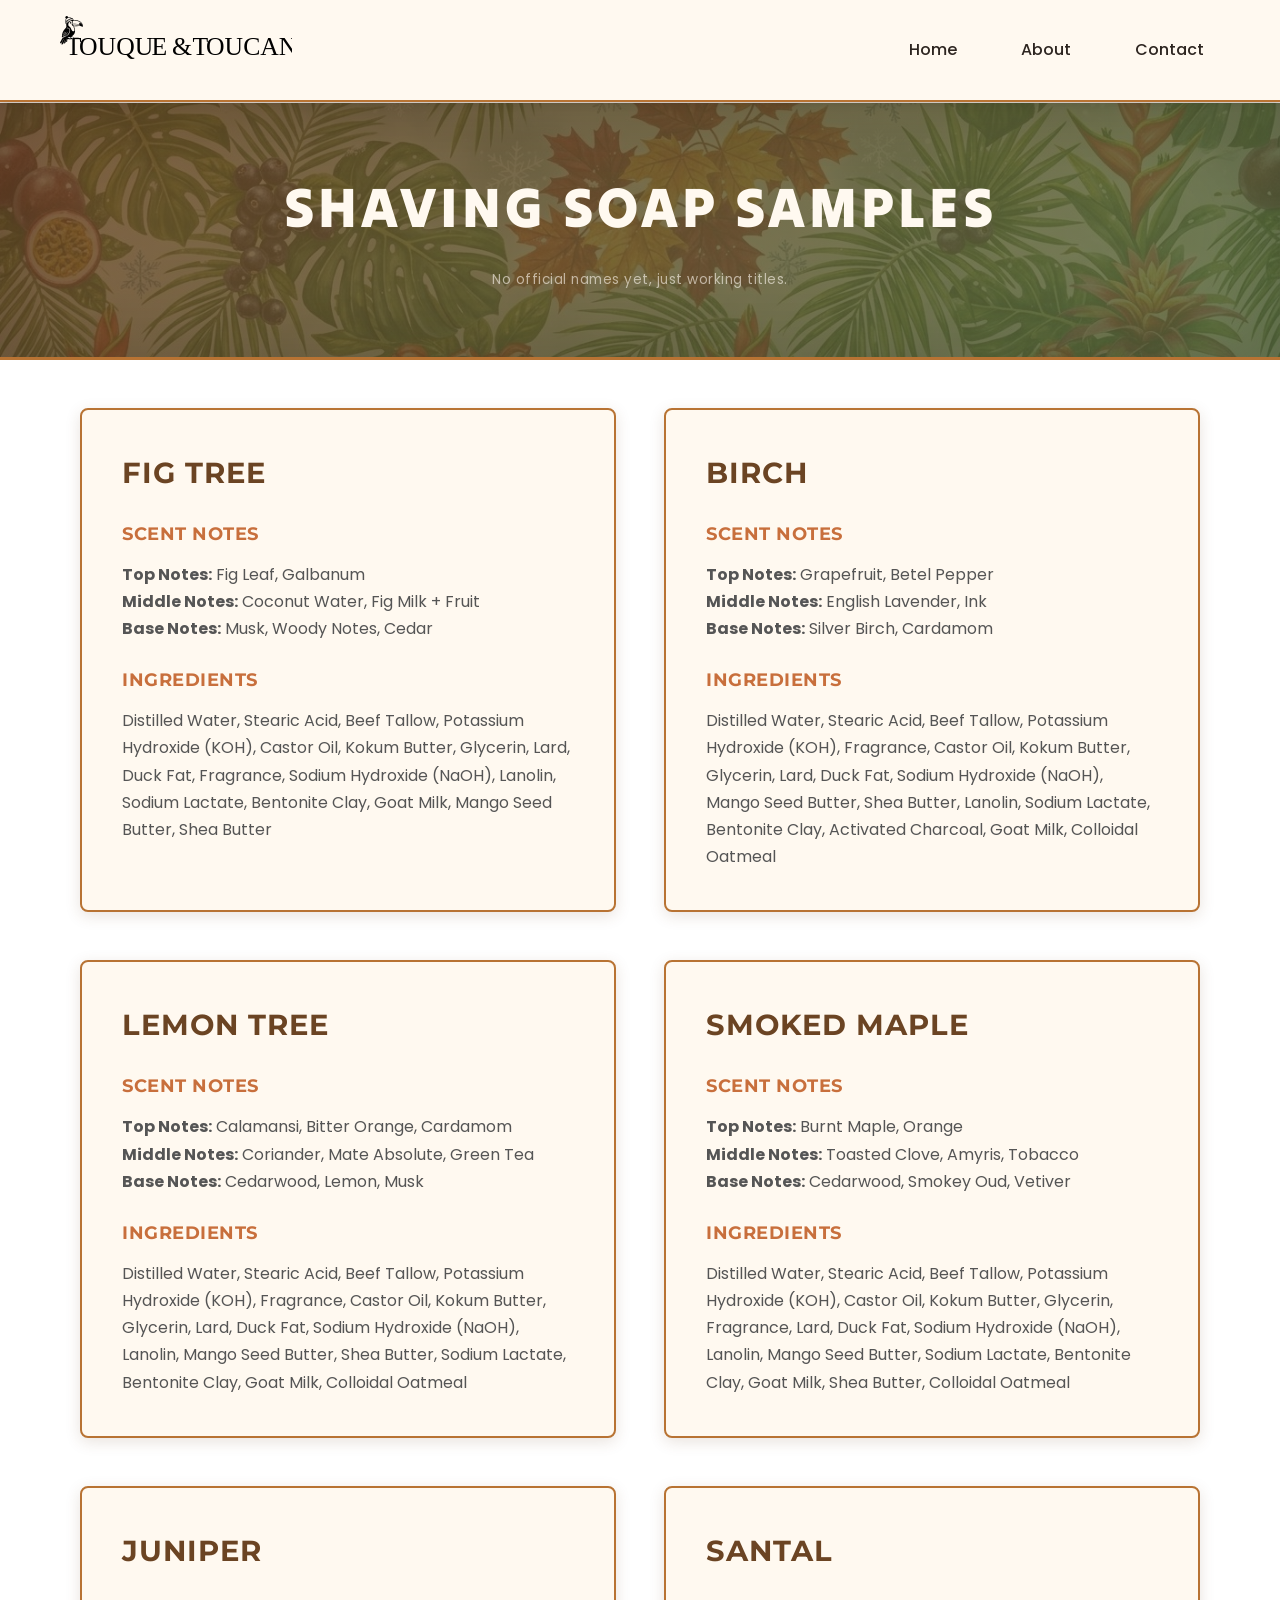
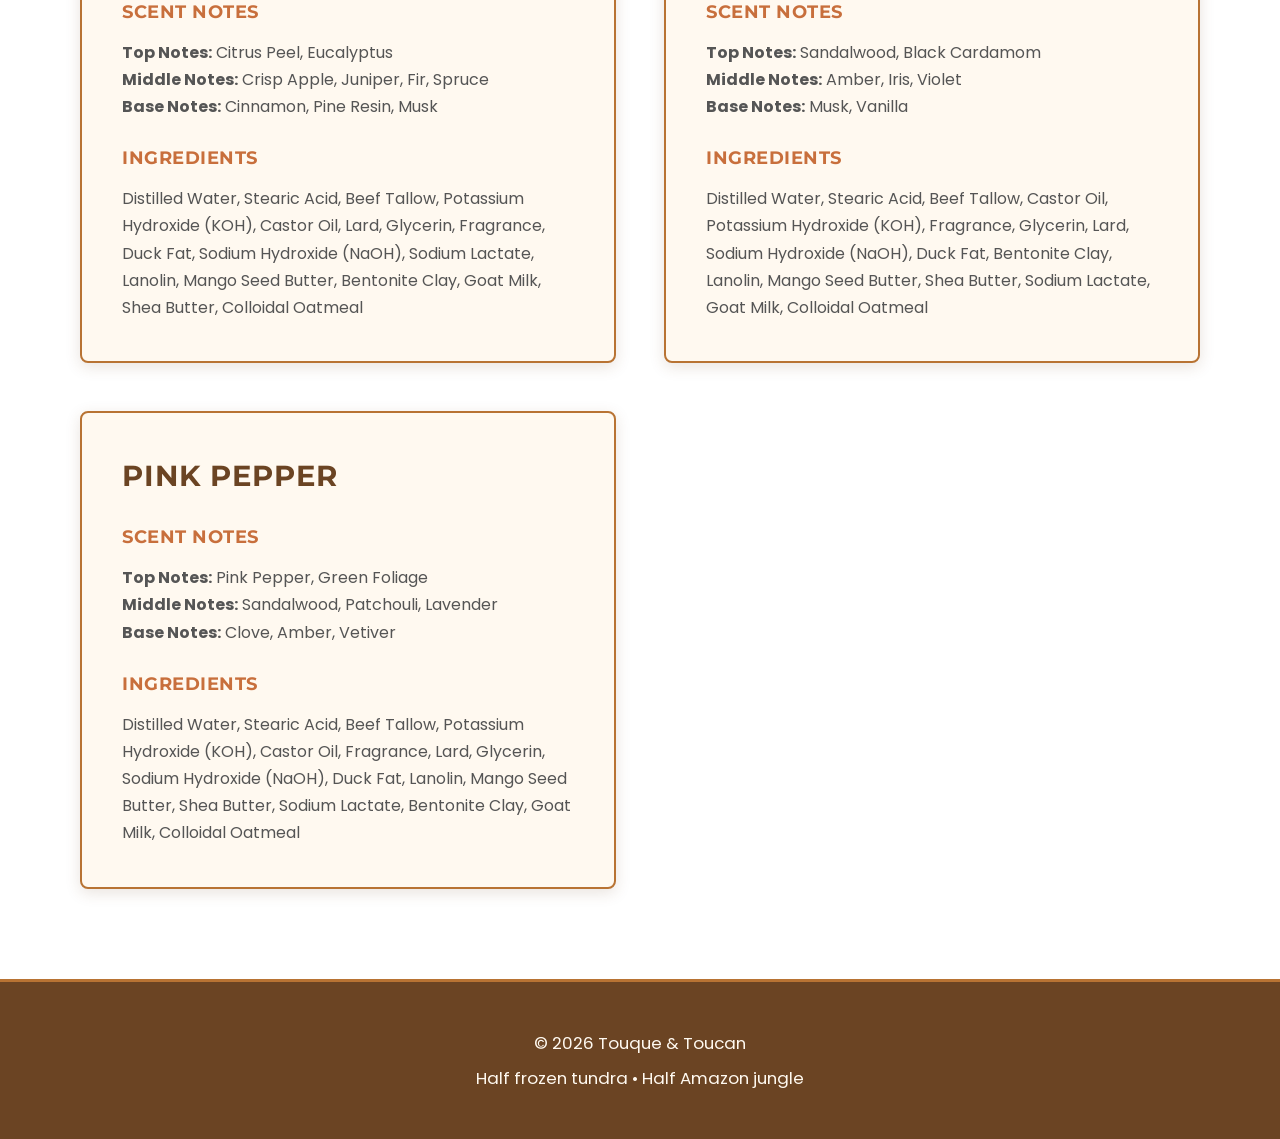
==== samples.html @ e9eedcdc "Add files via upload" ====
<!DOCTYPE html>
<html lang="en">

<head>
    <meta charset="UTF-8">
    <meta name="viewport" content="width=device-width, initial-scale=1.0">
    <title>Shaving Soap Samples - Touque & Toucan</title>

    <meta name="robots" content="noindex, nofollow">

    <!-- Favicon -->
    <link rel="icon" type="image/svg+xml" href="SVG/T&T B&W.svg">

    <link rel="stylesheet" href="styles.css">
    <link rel="preconnect" href="https://fonts.googleapis.com">
    <link rel="preconnect" href="https://fonts.gstatic.com" crossorigin>
    <link
        href="https://fonts.googleapis.com/css2?family=Poppins:wght@300;400;500;600;700&family=Montserrat:wght@700;800&display=swap"
        rel="stylesheet">
    <link href="https://fonts.googleapis.com/css2?family=Tilt+Warp&display=swap" rel="stylesheet">
</head>

<body>
    <!-- Header -->
    <header>
        <nav class="navbar">
            <div class="container">
                <div class="logo">
                    <div class="logo-icon"><a href="index.html"><img src="SVG/T&T Title.svg" alt="Touque & Toucan Logo"></a></div>
                </div>
                <ul class="nav-menu">
                    <li><a href="index.html#home">Home</a></li>
                    <li><a href="index.html#about">About</a></li>
                    <li><a href="index.html#contact">Contact</a></li>
                </ul>
            </div>
        </nav>
    </header>

    <!-- Samples Section -->
    <section id="samples" class="samples">
        <div class="hero-samples">
            <div class="hero-content">
                <h2>Shaving Soap Samples</h2>
                <p style="font-size: 0.85rem; opacity: 0.6; margin-bottom: 0.4rem;">No official names yet, just working titles.</p>
            </div>
        </div>
        <div class="container">
            <div class="samples-grid">
                <!-- Sample 1 -->
                <div class="sample-card" id="7">
                    <h3 class="sample-name">Fig Tree</h3>
                    <div class="sample-content">
                        <div class="sample-section">
                            <h4>Scent Notes</h4>
                            <p><strong>Top Notes:</strong> Fig Leaf, Galbanum</p>
                            <p><strong>Middle Notes:</strong> Coconut Water, Fig Milk + Fruit</p>
                            <p><strong>Base Notes:</strong> Musk, Woody Notes, Cedar</p>
                        </div>
                        <div class="sample-section">
                            <h4>Ingredients</h4>
                            <p class="ingredients-list">Distilled Water, Stearic Acid, Beef Tallow, Potassium Hydroxide
                                (KOH), Castor Oil, Kokum Butter, Glycerin, Lard, Duck Fat, Fragrance, Sodium Hydroxide
                                (NaOH), Lanolin, Sodium Lactate, Bentonite Clay, Goat Milk, Mango Seed Butter, Shea
                                Butter</p>
                        </div>
                    </div>
                </div>

                <!-- Sample 2 -->
                <div class="sample-card" id="9">
                    <h3 class="sample-name">Birch</h3>
                    <div class="sample-content">
                        <div class="sample-section">
                            <h4>Scent Notes</h4>
                            <p><strong>Top Notes:</strong> Grapefruit, Betel Pepper</p>
                            <p><strong>Middle Notes:</strong> English Lavender, Ink</p>
                            <p><strong>Base Notes:</strong> Silver Birch, Cardamom</p>
                        </div>
                        <div class="sample-section">
                            <h4>Ingredients</h4>
                            <p class="ingredients-list">Distilled Water, Stearic Acid, Beef Tallow, Potassium Hydroxide
                                (KOH), Fragrance, Castor Oil, Kokum Butter, Glycerin, Lard, Duck Fat, Sodium Hydroxide
                                (NaOH), Mango Seed Butter, Shea Butter, Lanolin, Sodium Lactate, Bentonite Clay,
                                Activated Charcoal, Goat Milk, Colloidal Oatmeal</p>
                        </div>
                    </div>
                </div>

                <!-- Sample 3 -->
                <div class="sample-card" id="10">
                    <h3 class="sample-name">Lemon Tree</h3>
                    <div class="sample-content">
                        <div class="sample-section">
                            <h4>Scent Notes</h4>
                            <p><strong>Top Notes:</strong> Calamansi, Bitter Orange, Cardamom</p>
                            <p><strong>Middle Notes:</strong> Coriander, Mate Absolute, Green Tea</p>
                            <p><strong>Base Notes:</strong> Cedarwood, Lemon, Musk</p>
                        </div>
                        <div class="sample-section">
                            <h4>Ingredients</h4>
                            <p class="ingredients-list">Distilled Water, Stearic Acid, Beef Tallow, Potassium Hydroxide
                                (KOH), Fragrance, Castor Oil, Kokum Butter, Glycerin, Lard, Duck Fat, Sodium Hydroxide
                                (NaOH), Lanolin, Mango Seed Butter, Shea Butter, Sodium Lactate, Bentonite Clay, Goat
                                Milk, Colloidal Oatmeal</p>
                        </div>
                    </div>
                </div>

                <!-- Sample 4 -->
                <div class="sample-card" id="12">
                    <h3 class="sample-name">Smoked Maple</h3>
                    <div class="sample-content">
                        <div class="sample-section">
                            <h4>Scent Notes</h4>
                            <p><strong>Top Notes:</strong> Burnt Maple, Orange</p>
                            <p><strong>Middle Notes:</strong> Toasted Clove, Amyris, Tobacco</p>
                            <p><strong>Base Notes:</strong> Cedarwood, Smokey Oud, Vetiver</p>
                        </div>
                        <div class="sample-section">
                            <h4>Ingredients</h4>
                            <p class="ingredients-list">Distilled Water, Stearic Acid, Beef Tallow, Potassium Hydroxide
                                (KOH), Castor Oil, Kokum Butter, Glycerin, Fragrance, Lard, Duck Fat, Sodium Hydroxide
                                (NaOH), Lanolin, Mango Seed Butter, Sodium Lactate, Bentonite Clay, Goat Milk, Shea
                                Butter, Colloidal Oatmeal</p>
                        </div>
                    </div>
                </div>

                <!-- Sample 5 -->
                <div class="sample-card" id="13">
                    <h3 class="sample-name">Juniper</h3>
                    <div class="sample-content">
                        <div class="sample-section">
                            <h4>Scent Notes</h4>
                            <p><strong>Top Notes:</strong> Citrus Peel, Eucalyptus</p>
                            <p><strong>Middle Notes:</strong> Crisp Apple, Juniper, Fir, Spruce</p>
                            <p><strong>Base Notes:</strong> Cinnamon, Pine Resin, Musk</p>
                        </div>
                        <div class="sample-section">
                            <h4>Ingredients</h4>
                            <p class="ingredients-list">Distilled Water, Stearic Acid, Beef Tallow, Potassium Hydroxide
                                (KOH), Castor Oil, Lard, Glycerin, Fragrance, Duck Fat, Sodium Hydroxide (NaOH), Sodium
                                Lactate, Lanolin, Mango Seed Butter, Bentonite Clay, Goat Milk, Shea Butter, Colloidal
                                Oatmeal</p>
                        </div>
                    </div>
                </div>

                <!-- Sample 6 -->
                <div class="sample-card" id="14">
                    <h3 class="sample-name">Santal</h3>
                    <div class="sample-content">
                        <div class="sample-section">
                            <h4>Scent Notes</h4>
                            <p><strong>Top Notes:</strong> Sandalwood, Black Cardamom</p>
                            <p><strong>Middle Notes:</strong> Amber, Iris, Violet</p>
                            <p><strong>Base Notes:</strong> Musk, Vanilla</p>
                        </div>
                        <div class="sample-section">
                            <h4>Ingredients</h4>
                            <p class="ingredients-list">Distilled Water, Stearic Acid, Beef Tallow, Castor Oil,
                                Potassium Hydroxide (KOH), Fragrance, Glycerin, Lard, Sodium Hydroxide (NaOH), Duck Fat,
                                Bentonite Clay, Lanolin, Mango Seed Butter, Shea Butter, Sodium Lactate, Goat Milk,
                                Colloidal Oatmeal</p>
                        </div>
                    </div>
                </div>

                <!-- Sample 7 -->
                <div class="sample-card" id="15">
                    <h3 class="sample-name">Pink Pepper</h3>
                    <div class="sample-content">
                        <div class="sample-section">
                            <h4>Scent Notes</h4>
                            <p><strong>Top Notes:</strong> Pink Pepper, Green Foliage</p>
                            <p><strong>Middle Notes:</strong> Sandalwood, Patchouli, Lavender</p>
                            <p><strong>Base Notes:</strong> Clove, Amber, Vetiver</p>
                        </div>
                        <div class="sample-section">
                            <h4>Ingredients</h4>
                            <p class="ingredients-list">Distilled Water, Stearic Acid, Beef Tallow, Potassium Hydroxide
                                (KOH), Castor Oil, Fragrance, Lard, Glycerin, Sodium Hydroxide (NaOH), Duck Fat,
                                Lanolin, Mango Seed Butter, Shea Butter, Sodium Lactate, Bentonite Clay, Goat Milk,
                                Colloidal Oatmeal</p>
                        </div>
                    </div>
                </div>
            </div>
        </div>
    </section>

    <!-- Footer -->
    <footer>
        <div class="container">
            <p>&copy; 2026 Touque & Toucan</p>
            <p>Half frozen tundra • Half Amazon jungle</p>
        </div>
    </footer>

    <script src="script.js"></script>
</body>

</html>
---- styles.css ----
/* Reset and Base Styles */
* {
    margin: 0;
    padding: 0;
    box-sizing: border-box;
}

html {
    scroll-behavior: smooth;
}

:root {
    --leather-brown: #6B4423;
    --aged-paper: #F4E8D0;
    --olive-green: #5A6B3F;
    --rust-orange: #C86F3C;
    --deep-navy: #1F3A4F;
    --cream: #FFF9F0;
    --jungle-dark: #3B4A2F;
    --copper: #B87333;
    --dark-text: #2D2520;
}

body {
    font-family: 'Poppins', sans-serif;
    line-height: 1.6;
    color: var(--dark-text);
    overflow-x: hidden;
    background: var(--aged-paper);
}

.container {
    max-width: 1200px;
    margin: 0 auto;
    padding: 0 20px;
}

/* Header & Navigation */
header {
    background: var(--cream);
    box-shadow: 0 2px 8px rgba(43, 37, 32, 0.15);
    position: sticky;
    top: 0;
    z-index: 1000;
    border-bottom: 2px solid var(--copper);
}

.navbar {
    padding: 1rem 0;
}

.navbar .container {
    display: flex;
    justify-content: space-between;
    align-items: center;
}

.logo {
    display: flex;
    align-items: center;
    gap: 0.8rem;
}

.logo-icon {
    font-size: 2.5rem;
    display: flex;
    align-items: center;
}

.logo-icon img {
    height: 50px;
    width: auto;
}

.logo h1 {
    font-size: 1.8rem;
    color: var(--leather-brown);
    font-weight: 700;
    font-family: 'Montserrat', sans-serif;
    letter-spacing: 1px;
}

.nav-menu {
    display: flex;
    list-style: none;
    gap: 2rem;
}

.nav-menu a {
    text-decoration: none;
    color: var(--dark-text);
    font-weight: 500;
    transition: all 0.3s ease;
    padding: 0.5rem 1rem;
    border-radius: 8px;
}

.nav-menu a:hover {
    background: rgba(107, 68, 35, 0.1);
    color: var(--rust-orange);
}

.nav-menu a:active {
    background: rgba(107, 68, 35, 0.2);
    color: var(--rust-orange);
    transform: scale(0.96);
}

/* Hero Section */
.hero {
    background: linear-gradient(135deg, rgba(107, 68, 35, 0.85), rgba(90, 107, 63, 0.85)), 
                url('pexels-catiamatos-1072179.jpg') center/cover no-repeat;
    color: var(--cream);
    padding: 60px 20px;
    text-align: center;
    position: relative;
    overflow: hidden;
    border-bottom: 3px solid var(--copper);
    box-shadow: inset 0 0 100px rgba(0, 0, 0, 0.2);
}

.hero::before {
    content: '';
    display: none;
}

.hero::after {
    content: '';
    display: none;
}

.hero-content {
    position: relative;
    z-index: 1;
}

.hero-content h2 {
    font-size: 3.5rem;
    margin-bottom: 1rem;
    font-family: "Tilt Warp", sans-serif;
    font-optical-sizing: auto;
    font-weight: 400;
    font-style: normal;
    font-variation-settings:
        "XROT" 0,
        "YROT" 0;
    animation: fadeInUp 1s ease;
    text-transform: uppercase;
    letter-spacing: 4px;
    position: relative;
    z-index: 1;
}

.hero-content p {
    font-size: 1.2rem;
    margin-bottom: 2.5rem;
    opacity: 0.95;
    animation: fadeInUp 1s ease 0.2s backwards;
    letter-spacing: 0.5px;
    position: relative;
    z-index: 1;
    font-weight: 400;
}

@keyframes fadeInUp {
    from {
        opacity: 0;
        transform: translateY(30px);
    }
    to {
        opacity: 1;
        transform: translateY(0);
    }
}

/* Buttons */
.btn {
    display: inline-block;
    padding: 16px 40px;
    text-decoration: none;
    border-radius: 4px;
    font-weight: 600;
    transition: all 0.3s ease;
    border: none;
    cursor: pointer;
    font-size: 1rem;
    text-transform: uppercase;
    letter-spacing: 1px;
    position: relative;
    overflow: hidden;
}

.btn::after {
    content: '';
    position: absolute;
    top: 50%;
    left: 50%;
    width: 0;
    height: 0;
    border-radius: 50%;
    background: rgba(255, 255, 255, 0.2);
    transform: translate(-50%, -50%);
    transition: width 0.6s, height 0.6s;
}

.btn:hover::after {
    width: 300px;
    height: 300px;
}

.btn-primary {
    background: var(--cream);
    color: var(--leather-brown);
    animation: fadeInUp 1s ease 0.4s backwards;
    border: 2px solid var(--copper);
    position: relative;
    z-index: 1;
}

.btn-primary:hover {
    transform: translateY(-2px);
    box-shadow: 0 8px 20px rgba(0, 0, 0, 0.3);
    background: var(--rust-orange);
    color: var(--cream);
}

/* Section Styles */
section {
    padding: 90px 20px;
}

.section-title {
    text-align: center;
    font-size: 2.5rem;
    margin-bottom: 3.5rem;
    color: var(--leather-brown);
    font-weight: 800;
    font-family: 'Montserrat', sans-serif;
    position: relative;
    display: inline-block;
    left: 50%;
    transform: translateX(-50%);
    text-transform: uppercase;
    letter-spacing: 2px;
}

.section-title::after {
    content: '';
    display: block;
    width: 120px;
    height: 3px;
    background: var(--copper);
    margin: 1rem auto 0;
    border-radius: 2px;
}

/* Coming Soon Section */
.coming-soon {
    background: var(--cream);
    border-top: 1px solid rgba(107, 68, 35, 0.2);
}

.coming-soon-content {
    max-width: 700px;
    margin: 0 auto;
    text-align: center;
}

.coming-soon-text {
    font-size: 1.3rem;
    color: #555;
    line-height: 1.9;
    margin-bottom: 2rem;
}

.launch-text {
    font-size: 1.6rem;
    font-weight: 700;
    color: var(--rust-orange);
    margin-bottom: 2.5rem;
    font-family: 'Montserrat', sans-serif;
}

.notify-form {
    display: flex;
    gap: 1rem;
    max-width: 500px;
    margin: 0 auto;
    flex-wrap: wrap;
}

.notify-form input[type="email"] {
    flex: 1;
    min-width: 250px;
    padding: 14px 20px;
    border: 2px solid var(--leather-brown);
    border-radius: 4px;
    font-family: 'Poppins', sans-serif;
    font-size: 1rem;
    background: white;
}

.notify-form input[type="email"]:focus {
    outline: none;
    border-color: var(--rust-orange);
    box-shadow: 0 0 0 3px rgba(200, 111, 60, 0.1);
}

.btn-notify {
    background: var(--leather-brown);
    color: var(--cream);
    padding: 14px 32px;
    border: none;
    border-radius: 4px;
    font-weight: 600;
    cursor: pointer;
    transition: all 0.3s ease;
    font-size: 1rem;
    text-transform: uppercase;
    position: relative;
    z-index: 1;
}

.btn-notify:hover {
    transform: translateY(-2px);
    box-shadow: 0 6px 15px rgba(107, 68, 35, 0.4);
    background: var(--rust-orange);
}

/* About Section */
.about {
    background: white;
    border-top: 1px solid rgba(107, 68, 35, 0.2);
}

.about-content {
    display: grid;
    grid-template-columns: 1fr 1fr;
    gap: 5rem;
    align-items: center;
}

.about-text h2 {
    font-size: 2.8rem;
    margin-bottom: 1.8rem;
    color: var(--leather-brown);
    font-weight: 800;
    font-family: 'Montserrat', sans-serif;
}

.about-text p {
    margin-bottom: 1.5rem;
    color: #555;
    font-size: 1.1rem;
    line-height: 1.9;
}

.about-image .image-placeholder {
    background: transparent;
    border-radius: 8px;
    height: 450px;
    display: flex;
    align-items: center;
    justify-content: center;
    font-size: 12rem;
    position: relative;
    overflow: hidden;
}

.about-image .image-placeholder img {
    max-width: 100%;
    max-height: 100%;
    object-fit: contain;
    position: relative;
    z-index: 1;
}

.about-image .image-placeholder::before {
    content: '';
    display: none;
}

/* Contact Section */
.contact {
    background: var(--aged-paper);
    border-top: 1px solid rgba(107, 68, 35, 0.2);
}

.contact-content {
    display: grid;
    grid-template-columns: 1fr 1fr;
    gap: 4rem;
}

.contact-info {
    display: flex;
    flex-direction: column;
    gap: 2rem;
}

.info-item {
    display: flex;
    gap: 1.5rem;
    align-items: flex-start;
}

.info-icon {
    font-size: 2rem;
    background: var(--rust-orange);
    color: var(--cream);
    width: 65px;
    height: 65px;
    border-radius: 50%;
    display: flex;
    align-items: center;
    justify-content: center;
    flex-shrink: 0;
    border: 3px solid var(--copper);
}

.info-item h3 {
    color: var(--leather-brown);
    margin-bottom: 0.5rem;
    font-size: 1.2rem;
    font-weight: 700;
}

.info-item p {
    color: #555;
    font-size: 1.05rem;
    line-height: 1.7;
}

.info-message {
    background: var(--cream);
    padding: 2rem;
    border-radius: 8px;
    border: 2px solid var(--copper);
    margin-top: 1rem;
}

.info-message h3 {
    color: var(--leather-brown);
    margin-bottom: 1rem;
    font-size: 1.4rem;
    font-weight: 700;
}

.info-message p {
    color: #555;
    font-size: 1.05rem;
    line-height: 1.7;
}

/* Contact Form */
.contact-form {
    background: var(--cream);
    padding: 3rem;
    border-radius: 8px;
    box-shadow: 0 10px 40px rgba(107, 68, 35, 0.2);
    border: 2px solid var(--copper);
}

.form-group {
    margin-bottom: 1.5rem;
}

.form-group input,
.form-group textarea {
    width: 100%;
    padding: 14px 20px;
    border: 2px solid var(--leather-brown);
    border-radius: 4px;
    font-family: 'Poppins', sans-serif;
    font-size: 1rem;
    transition: all 0.3s ease;
    background: white;
}

.form-group input:focus,
.form-group textarea:focus {
    outline: none;
    border-color: var(--rust-orange);
    box-shadow: 0 0 0 3px rgba(200, 111, 60, 0.1);
    background: white;
}

.form-group textarea {
    resize: vertical;
}

/* Footer */
footer {
    background: var(--leather-brown);
    color: var(--cream);
    text-align: center;
    padding: 2.5rem 20px;
    border-top: 3px solid var(--copper);
}

footer p {
    margin: 0.5rem 0;
    font-size: 1.05rem;
}

/* Hero Samples Section */
.hero-samples {
    background: linear-gradient(135deg, rgba(107, 68, 35, 0.85), rgba(90, 107, 63, 0.85)), 
                url('pexels-catiamatos-1072179.jpg') center/cover no-repeat;
    color: var(--cream);
    padding: 60px 20px;
    text-align: center;
    position: relative;
    overflow: hidden;
    border-bottom: 3px solid var(--copper);
    box-shadow: inset 0 0 100px rgba(0, 0, 0, 0.2);
}

.hero-samples .hero-content h2 {
    font-size: 3.5rem;
    margin-bottom: 1rem;
    font-family: "Tilt Warp", sans-serif;
    font-optical-sizing: auto;
    font-weight: 400;
    font-style: normal;
    font-variation-settings:
        "XROT" 0,
        "YROT" 0;
    animation: fadeInUp 1s ease;
    text-transform: uppercase;
    letter-spacing: 4px;
    position: relative;
    z-index: 1;
}

.hero-samples .hero-content p {
    font-size: 1.2rem;
    margin-bottom: 2.5rem;
    opacity: 0.95;
    animation: fadeInUp 1s ease 0.2s backwards;
    letter-spacing: 0.5px;
    position: relative;
    z-index: 1;
    font-weight: 400;
}

/* Samples Section */
.samples {
    background: white;
    border-top: 1px solid rgba(107, 68, 35, 0.2);
    padding: 0;
}

.samples .hero-samples {
    margin-bottom: 3rem;
}

.samples-grid {
    display: grid;
    grid-template-columns: repeat(auto-fit, minmax(380px, 1fr));
    gap: 3rem;
    margin-top: 0;
    padding: 0 20px 90px 20px;
}

.sample-card {
    background: var(--cream);
    border: 2px solid var(--copper);
    border-radius: 8px;
    padding: 2.5rem;
    position: relative;
    transition: all 0.3s ease;
    box-shadow: 0 4px 15px rgba(107, 68, 35, 0.15);
    animation: fadeInUp 0.6s ease forwards;
    scroll-margin-top: 120px;
}

.sample-card:nth-child(1) { animation-delay: 0.1s; }
.sample-card:nth-child(2) { animation-delay: 0.2s; }
.sample-card:nth-child(3) { animation-delay: 0.3s; }
.sample-card:nth-child(4) { animation-delay: 0.4s; }
.sample-card:nth-child(5) { animation-delay: 0.5s; }
.sample-card:nth-child(6) { animation-delay: 0.6s; }
.sample-card:nth-child(7) { animation-delay: 0.7s; }

.sample-card:hover {
    transform: translateY(-8px);
    box-shadow: 0 12px 30px rgba(107, 68, 35, 0.25);
    border-color: var(--rust-orange);
}

.sample-number {
    font-size: 3.5rem;
    font-weight: 800;
    color: rgba(200, 111, 60, 0.15);
    font-family: 'Montserrat', sans-serif;
    letter-spacing: 2px;
    margin-bottom: 1rem;
    display: block;
}

.sample-name {
    font-size: 1.8rem;
    font-weight: 700;
    color: var(--leather-brown);
    margin-bottom: 1.5rem;
    font-family: 'Montserrat', sans-serif;
    text-transform: uppercase;
    letter-spacing: 1px;
}

.sample-content {
    display: flex;
    flex-direction: column;
    gap: 1.5rem;
}

.sample-section h4 {
    font-size: 1.1rem;
    font-weight: 700;
    color: var(--rust-orange);
    text-transform: uppercase;
    letter-spacing: 0.5px;
    margin-bottom: 0.8rem;
    font-family: 'Montserrat', sans-serif;
}

.sample-section p {
    color: #555;
    font-size: 1rem;
    line-height: 1.7;
}

.ingredients-list {
    color: #555;
    font-size: 0.95rem;
    line-height: 1.8;
    margin: 0;
    padding: 0;
}

/* Samples CTA Section */
.samples-cta {
    background: linear-gradient(135deg, rgba(107, 68, 35, 0.1), rgba(90, 107, 63, 0.1));
    border-top: 1px solid rgba(107, 68, 35, 0.2);
    text-align: center;
    padding: 80px 20px;
}

.samples-cta h2 {
    font-size: 2.5rem;
    margin-bottom: 1rem;
    color: var(--leather-brown);
    font-weight: 800;
    font-family: 'Montserrat', sans-serif;
    text-transform: uppercase;
    letter-spacing: 2px;
}

.samples-cta p {
    font-size: 1.2rem;
    color: #555;
    margin-bottom: 2rem;
    line-height: 1.7;
}

/* Responsive Design */
@media (max-width: 768px) {
    .nav-menu {
        flex-direction: column;
        gap: 0.5rem;
    }
    
    .hero-content h2 {
        font-size: 2.5rem;
    }
    
    .hero-content p {
        font-size: 1.2rem;
    }

    .hero-samples .hero-content h2 {
        font-size: 2.5rem;
    }

    .hero-samples .hero-content p {
        font-size: 1.1rem;
    }

    .samples-grid {
        grid-template-columns: 1fr;
        gap: 2rem;
    }

    .sample-card {
        padding: 2rem;
    }

    .sample-number {
        font-size: 2.5rem;
    }

    .sample-name {
        font-size: 1.5rem;
    }

    .samples-cta h2 {
        font-size: 2rem;
    }

    .samples-cta p {
        font-size: 1rem;
    }
    
    .coming-soon-content {
        padding: 0 1rem;
    }
    
    .notify-form {
        flex-direction: column;
        gap: 1rem;
    }
    
    .notify-form input[type="email"] {
        min-width: 100%;
    }
    
    .about-content,
    .contact-content {
        grid-template-columns: 1fr;
        gap: 2.5rem;
    }
    
    .about-image .image-placeholder {
        height: 320px;
        font-size: 8rem;
    }
    
    .section-title {
        font-size: 2.2rem;
    }
}

@media (max-width: 480px) {
    .navbar .container {
        flex-direction: column;
        gap: 1rem;
    }
    
    .hero {
        padding: 100px 20px;
    }
    
    .hero-content h2 {
        font-size: 2rem;
        letter-spacing: 2px;
    }
    
    .hero-content p {
        font-size: 1.1rem;
    }

    .hero-samples {
        padding: 80px 20px;
    }

    .hero-samples .hero-content h2 {
        font-size: 2rem;
        letter-spacing: 2px;
    }

    .hero-samples .hero-content p {
        font-size: 1rem;
    }

    .sample-card {
        padding: 1.5rem;
    }

    .sample-number {
        font-size: 2rem;
    }

    .sample-name {
        font-size: 1.3rem;
    }

    .samples-cta {
        padding: 60px 20px;
    }

    .samples-cta h2 {
        font-size: 1.7rem;
    }

    .samples-cta p {
        font-size: 0.95rem;
    }
    
    section {
        padding: 60px 20px;
    }
    
    .contact-form {
        padding: 2rem;
    }
}
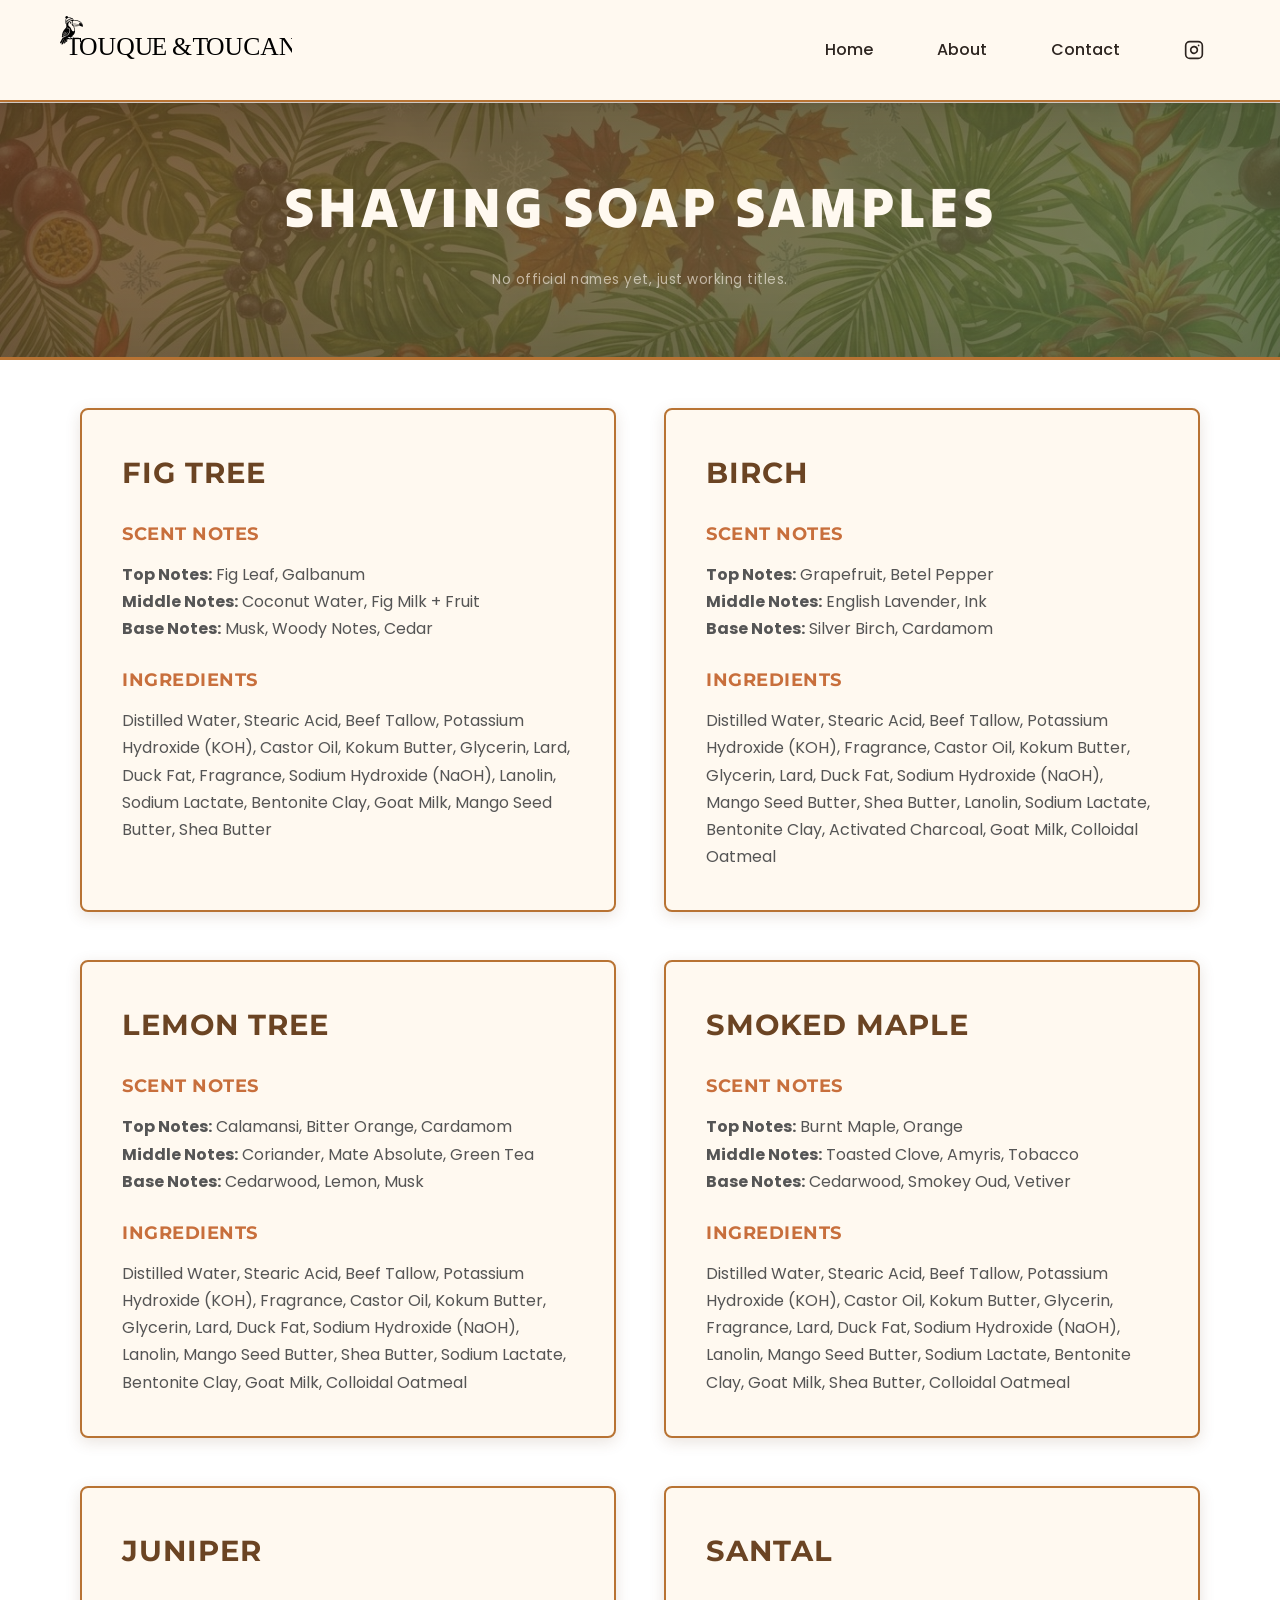
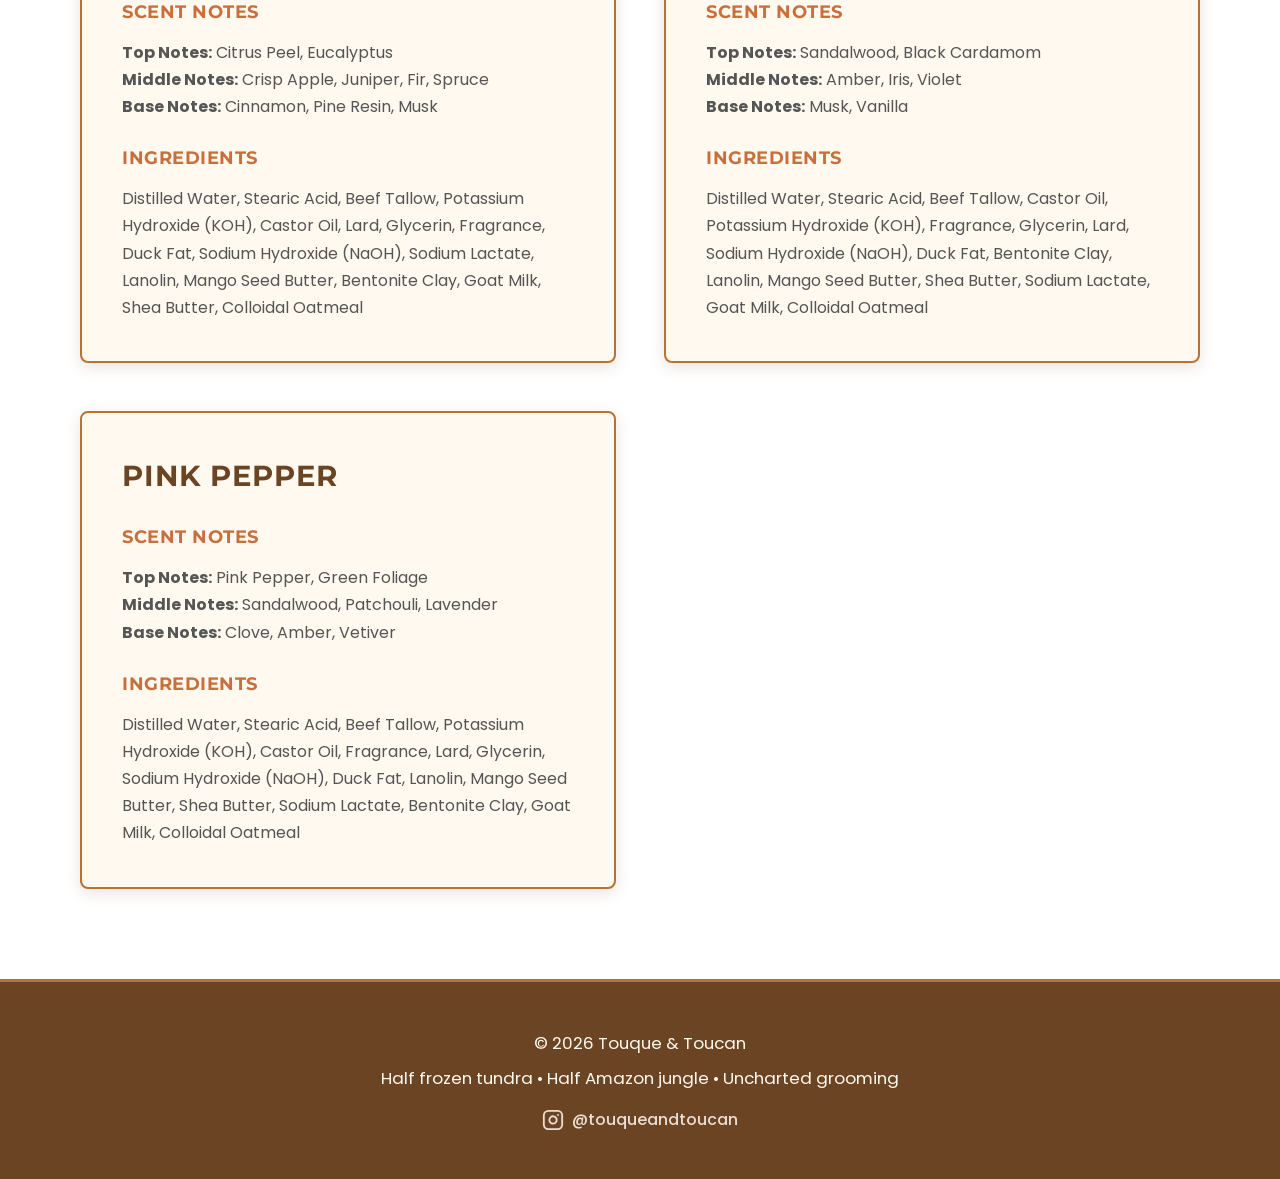
==== commit 67147f25: "Add files via upload" ====
--- a/samples.html
+++ b/samples.html
@@ -32,6 +32,9 @@
                     <li><a href="index.html#home">Home</a></li>
                     <li><a href="index.html#about">About</a></li>
                     <li><a href="index.html#contact">Contact</a></li>
+                    <li><a href="https://www.instagram.com/touqueandtoucan" target="_blank" rel="noopener noreferrer" class="nav-instagram" aria-label="Instagram">
+                        <svg xmlns="http://www.w3.org/2000/svg" width="20" height="20" viewBox="0 0 24 24" fill="none" stroke="currentColor" stroke-width="2" stroke-linecap="round" stroke-linejoin="round" aria-hidden="true"><rect x="2" y="2" width="20" height="20" rx="5" ry="5"/><path d="M16 11.37A4 4 0 1 1 12.63 8 4 4 0 0 1 16 11.37z"/><line x1="17.5" y1="6.5" x2="17.51" y2="6.5"/></svg>
+                    </a></li>
                 </ul>
             </div>
         </nav>
@@ -194,7 +197,13 @@
     <footer>
         <div class="container">
             <p>&copy; 2026 Touque & Toucan</p>
-            <p>Half frozen tundra • Half Amazon jungle</p>
+            <p>Half frozen tundra • Half Amazon jungle • Uncharted grooming</p>
+            <div class="social-links">
+                <a href="https://www.instagram.com/touqueandtoucan" target="_blank" rel="noopener noreferrer" class="social-link" aria-label="Touque &amp; Toucan on Instagram">
+                    <svg xmlns="http://www.w3.org/2000/svg" width="22" height="22" viewBox="0 0 24 24" fill="none" stroke="currentColor" stroke-width="2" stroke-linecap="round" stroke-linejoin="round" aria-hidden="true"><rect x="2" y="2" width="20" height="20" rx="5" ry="5"/><path d="M16 11.37A4 4 0 1 1 12.63 8 4 4 0 0 1 16 11.37z"/><line x1="17.5" y1="6.5" x2="17.51" y2="6.5"/></svg>
+                    @touqueandtoucan
+                </a>
+            </div>
         </div>
     </footer>
 
--- a/styles.css
+++ b/styles.css
@@ -84,6 +84,7 @@
     display: flex;
     list-style: none;
     gap: 2rem;
+    align-items: center;
 }
 
 .nav-menu a {
@@ -104,6 +105,19 @@
     background: rgba(107, 68, 35, 0.2);
     color: var(--rust-orange);
     transform: scale(0.96);
+}
+
+.nav-instagram {
+    display: flex;
+    align-items: center;
+    color: var(--dark-text);
+    transition: color 0.3s ease, transform 0.2s ease;
+}
+
+.nav-instagram:hover {
+    color: var(--rust-orange);
+    background: transparent !important;
+    transform: scale(1.15);
 }
 
 /* Hero Section */
@@ -387,9 +401,13 @@
 }
 
 .contact-content {
-    display: grid;
-    grid-template-columns: 1fr 1fr;
-    gap: 4rem;
+    display: flex;
+    justify-content: center;
+}
+
+.contact-form {
+    width: 100%;
+    max-width: 560px;
 }
 
 .contact-info {
@@ -501,6 +519,26 @@
 footer p {
     margin: 0.5rem 0;
     font-size: 1.05rem;
+}
+
+.social-links {
+    margin-top: 1rem;
+}
+
+.social-link {
+    display: inline-flex;
+    align-items: center;
+    gap: 0.5rem;
+    color: var(--cream);
+    text-decoration: none;
+    font-size: 1rem;
+    font-weight: 500;
+    opacity: 0.85;
+    transition: opacity 0.2s ease;
+}
+
+.social-link:hover {
+    opacity: 1;
 }
 
 /* Hero Samples Section */
